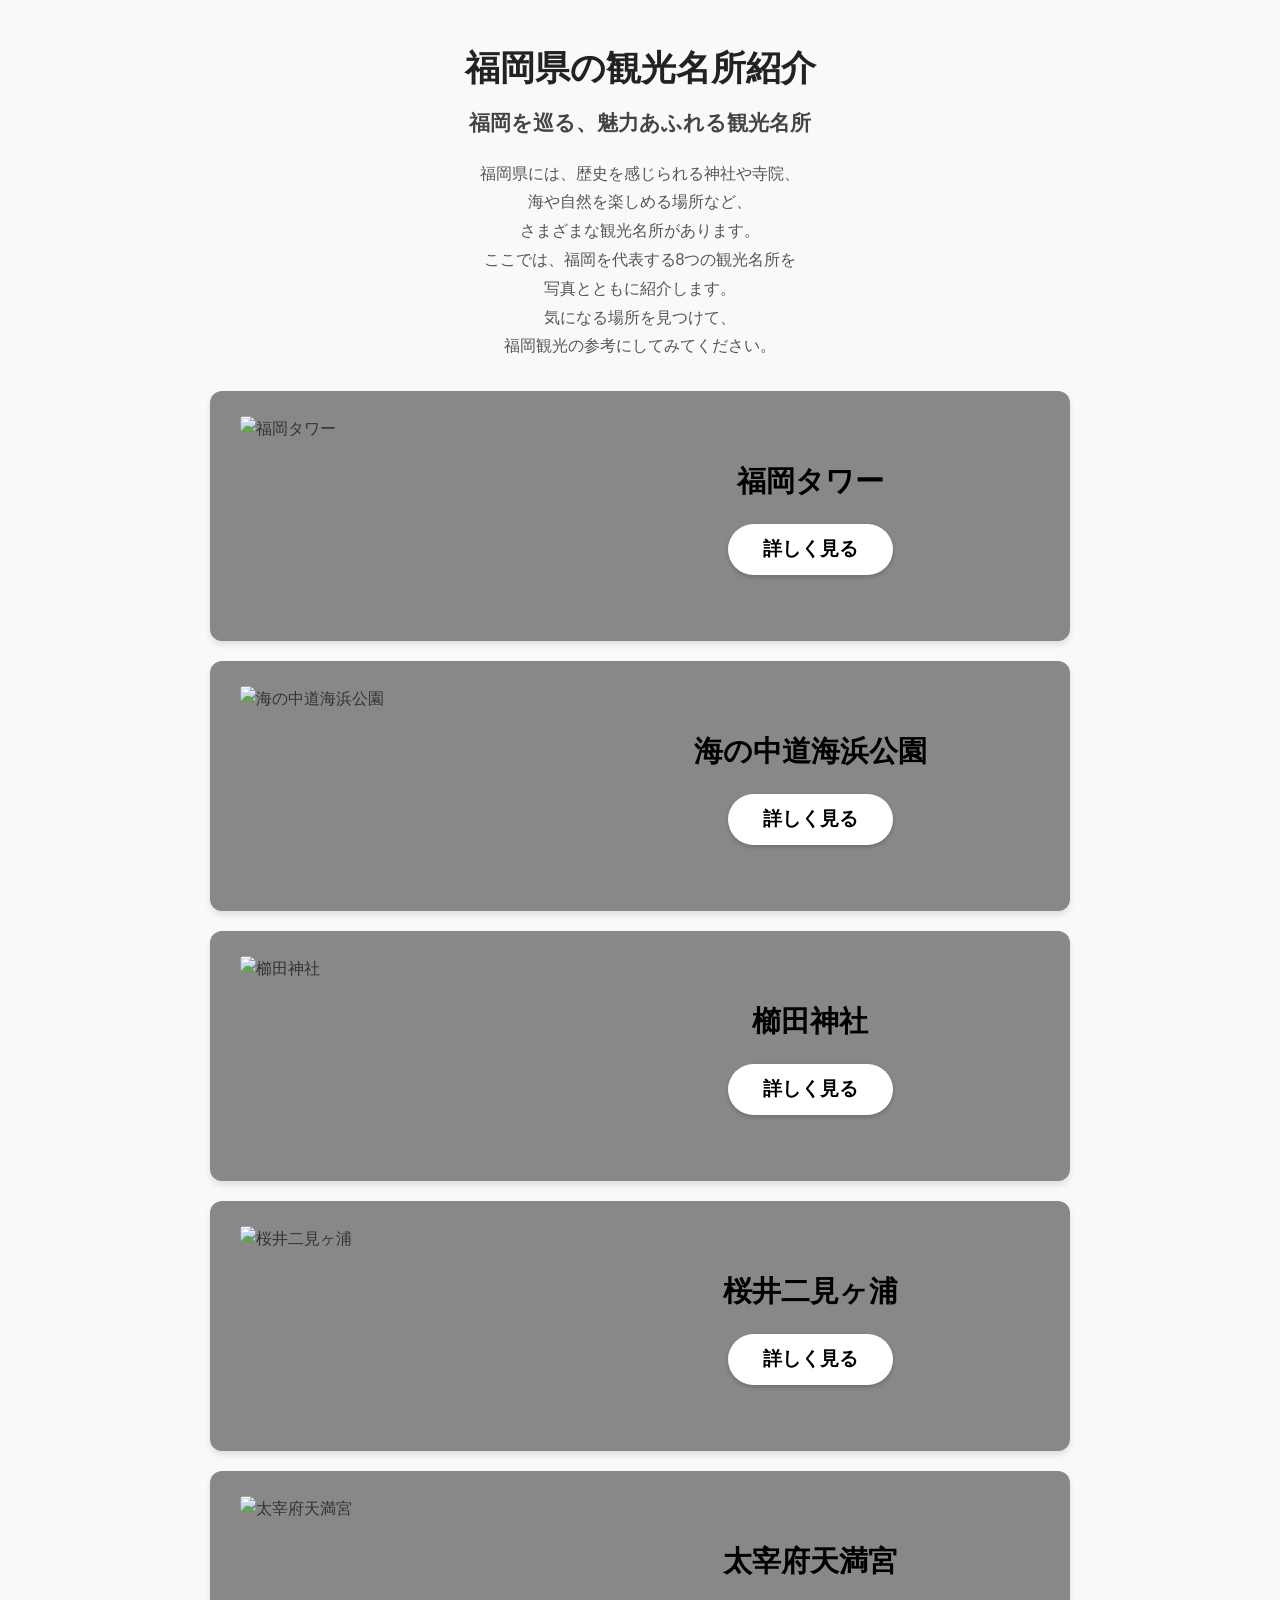
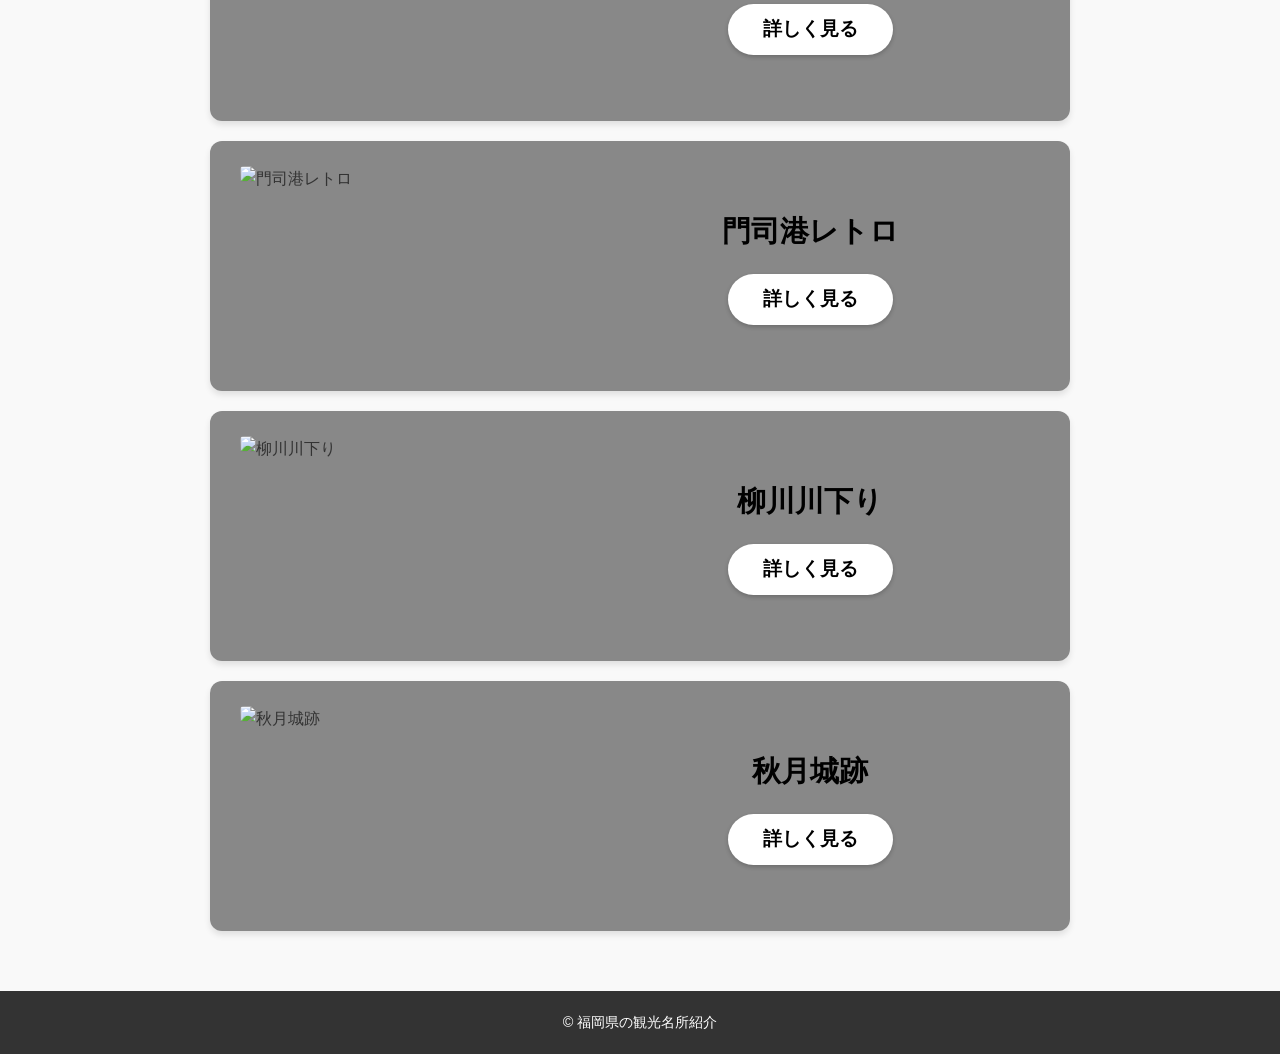
==== index.html @ 39047e20 "コーディングをした" ====
<!DOCTYPE html>
<html lang="ja">
<head>
  <meta charset="UTF-8">
  <meta name="viewport" content="width=device-width, initial-scale=1.0">
  <title>福岡県の観光名所紹介</title>
  <link rel="stylesheet" href="style.css">
</head>
<body>

  <header class="hero">
    <div class="container">
      <h1 class="main-title">福岡県の観光名所紹介</h1>
      <p class="subtitle">福岡を巡る、魅力あふれる観光名所</p>
      <div class="description">
        <p>福岡県には、歴史を感じられる神社や寺院、</p>
        <p>海や自然を楽しめる場所など、</p>
        <p>さまざまな観光名所があります。</p>
        <p>ここでは、福岡を代表する8つの観光名所を</p>
        <p>写真とともに紹介します。</p>
        <p>気になる場所を見つけて、</p>
        <p>福岡観光の参考にしてみてください。</p>
      </div>
    </div>
  </header>

  <main class="container">
    <section class="spot-list">

      <!-- 1. 福岡タワー -->
      <article class="spot-card">
        <div class="spot-image">
          <img src="images/fukuoka-tower.jpg" alt="福岡タワー">
        </div>
        <div class="spot-info">
          <h2>福岡タワー</h2>
          <a href="./fukuoka tower.html" class="btn-detail">詳しく見る</a>
        </div>
      </article>

      <!-- 2. 海の中道海浜公園 -->
      <article class="spot-card">
        <div class="spot-image">
          <img src="images/uminonakamichi.jpg" alt="海の中道海浜公園">
        </div>
        <div class="spot-info">
          <h2>海の中道海浜公園</h2>
          <a href="./uminonakamichi.html" class="btn-detail">詳しく見る</a>
        </div>
      </article>

      <!-- 3. 櫛田神社 -->
      <article class="spot-card">
        <div class="spot-image">
          <img src="images/kushida-shrine.jpg" alt="櫛田神社">
        </div>
        <div class="spot-info">
          <h2>櫛田神社</h2>
          <a href="./kushida-shrine.html" class="btn-detail">詳しく見る</a>
        </div>
      </article>

      <!-- 4. 桜井二見ヶ浦 -->
      <article class="spot-card">
        <div class="spot-image">
          <img src="images/futamigaura.jpg" alt="桜井二見ヶ浦">
        </div>
        <div class="spot-info">
          <h2>桜井二見ヶ浦</h2>
          <a href="#" class="btn-detail">詳しく見る</a>
        </div>
      </article>

      <!-- 5. 太宰府天満宮 -->
      <article class="spot-card">
        <div class="spot-image">
          <img src="images/dazaifu.jpg" alt="太宰府天満宮">
        </div>
        <div class="spot-info">
          <h2>太宰府天満宮</h2>
          <a href="#" class="btn-detail">詳しく見る</a>
        </div>
      </article>

      <!-- 6. 門司港レトロ -->
      <article class="spot-card">
        <div class="spot-image">
          <img src="images/mojiko.jpg" alt="門司港レトロ">
        </div>
        <div class="spot-info">
          <h2>門司港レトロ</h2>
          <a href="#" class="btn-detail">詳しく見る</a>
        </div>
      </article>

      <!-- 7. 柳川川下り -->
      <article class="spot-card">
        <div class="spot-image">
          <img src="images/yanagawa.jpg" alt="柳川川下り">
        </div>
        <div class="spot-info">
          <h2>柳川川下り</h2>
          <a href="#" class="btn-detail">詳しく見る</a>
        </div>
      </article>

      <!-- 8. 秋月城跡 -->
      <article class="spot-card">
        <div class="spot-image">
          <img src="images/akizuki castle ruins2.jpg" alt="秋月城跡">
        </div>
        <div class="spot-info">
          <h2>秋月城跡</h2>
          <a href="#" class="btn-detail">詳しく見る</a>
        </div>
      </article>

    </section>
  </main>

  <footer>
    <p>&copy; 福岡県の観光名所紹介</p>
  </footer>

</body>
</html>
---- style.css ----
@charset "UTF-8";

/* リセットCSS・基本設定 */
* {
  box-sizing: border-box;
  margin: 0;
  padding: 0;
}

body {
  font-family: "Helvetica Neue", Arial, "Hiragino Kaku Gothic ProN", "Hiragino Sans", Meiryo, sans-serif;
  color: #333;
  background-color: #f9f9f9;
  line-height: 1.6;
}

.container {
  max-width: 900px;
  margin: 0 auto;
  padding: 0 20px;
}

/* ヘッダー・導入部分 */
.hero {
  text-align: center;
  padding: 40px 0 30px;
}

.main-title {
  font-size: 2.2rem;
  font-weight: bold;
  margin-bottom: 10px;
  color: #222;
}

.subtitle {
  font-size: 1.3rem;
  font-weight: bold;
  margin-bottom: 20px;
  color: #444;
}

.description {
  font-size: 1rem;
  line-height: 1.8;
  color: #555;
}

/* 観光名所リスト（カードデザイン） */
.spot-list {
  display: flex;
  flex-direction: column;
  gap: 20px;
  margin-bottom: 60px;
}

.spot-card {
  display: flex;
  align-items: center;
  background-color: #888888; /* デザイン案のグレー背景 */
  border-radius: 12px;
  padding: 25px 30px;
  box-shadow: 0 4px 6px rgba(0, 0, 0, 0.1);
}

.spot-image {
  flex: 0 0 40%;
  max-width: 320px;
}

.spot-image img {
  width: 100%;
  height: 200px;
  object-fit: cover;
  border-radius: 4px;
  display: block;
}

.spot-info {
  flex: 1;
  display: flex;
  flex-direction: column;
  align-items: center;
  justify-content: center;
  padding-left: 20px;
  text-align: center;
}

.spot-info h2 {
  font-size: 1.8rem;
  font-weight: bold;
  color: #000000;
  margin-bottom: 20px;
}

/* 「詳しく見る」ボタン */
.btn-detail {
  display: inline-block;
  background-color: #ffffff;
  color: #000000;
  font-size: 1.2rem;
  font-weight: bold;
  text-decoration: none;
  padding: 10px 35px;
  border-radius: 50px;
  box-shadow: 0 2px 4px rgba(0, 0, 0, 0.2);
  transition: background-color 0.3s, transform 0.2s;
}

.btn-detail:hover {
  background-color: #f0f0f0;
  transform: translateY(-2px);
}

/* フッター */
footer {
  text-align: center;
  padding: 20px;
  background-color: #333;
  color: #fff;
  font-size: 0.9rem;
}

/* レスポンシブ対応（スマホ向け） */
@media (max-width: 768px) {
  .spot-card {
    flex-direction: column;
    padding: 20px;
  }

  .spot-image {
    width: 100%;
    max-width: 100%;
    margin-bottom: 15px;
  }

  .spot-image img {
    height: 220px;
  }

  .spot-info {
    padding-left: 0;
  }

  .main-title {
    font-size: 1.8rem;
  }

  .subtitle {
    font-size: 1.1rem;
  }
}
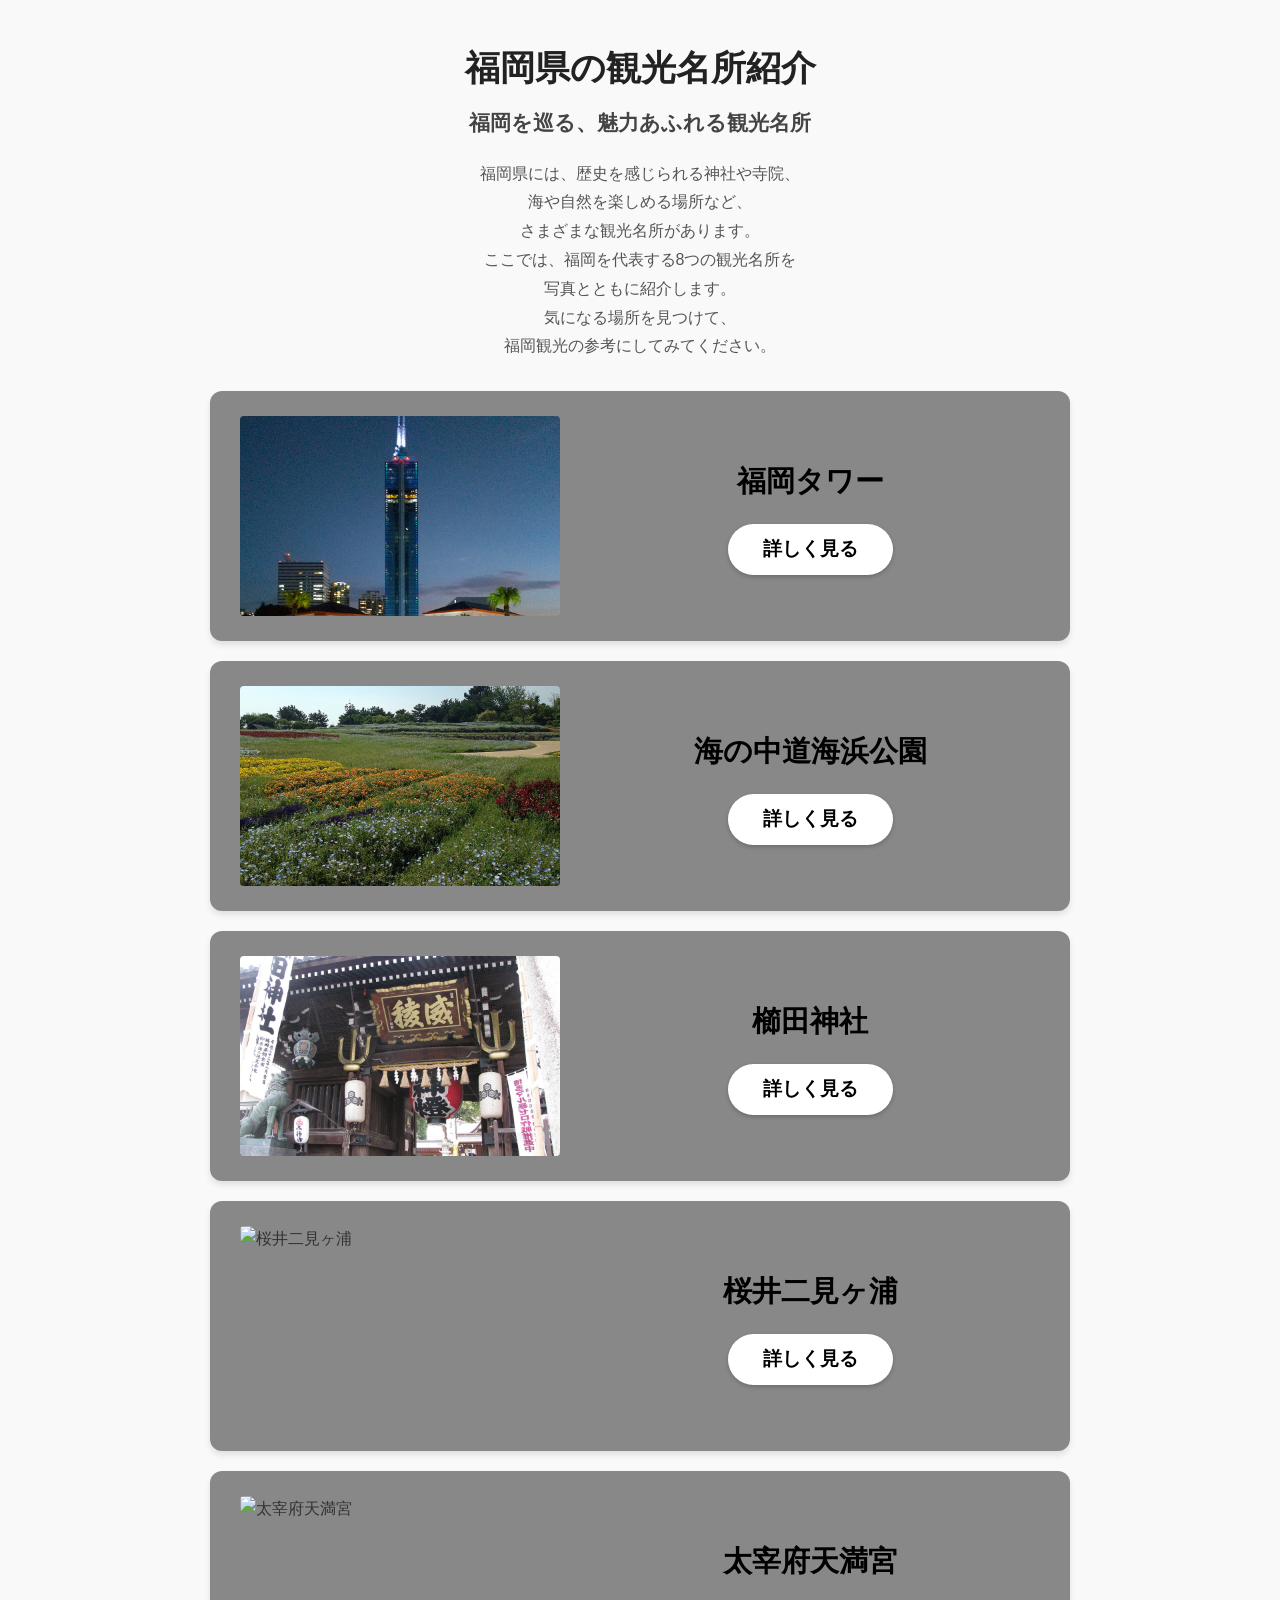
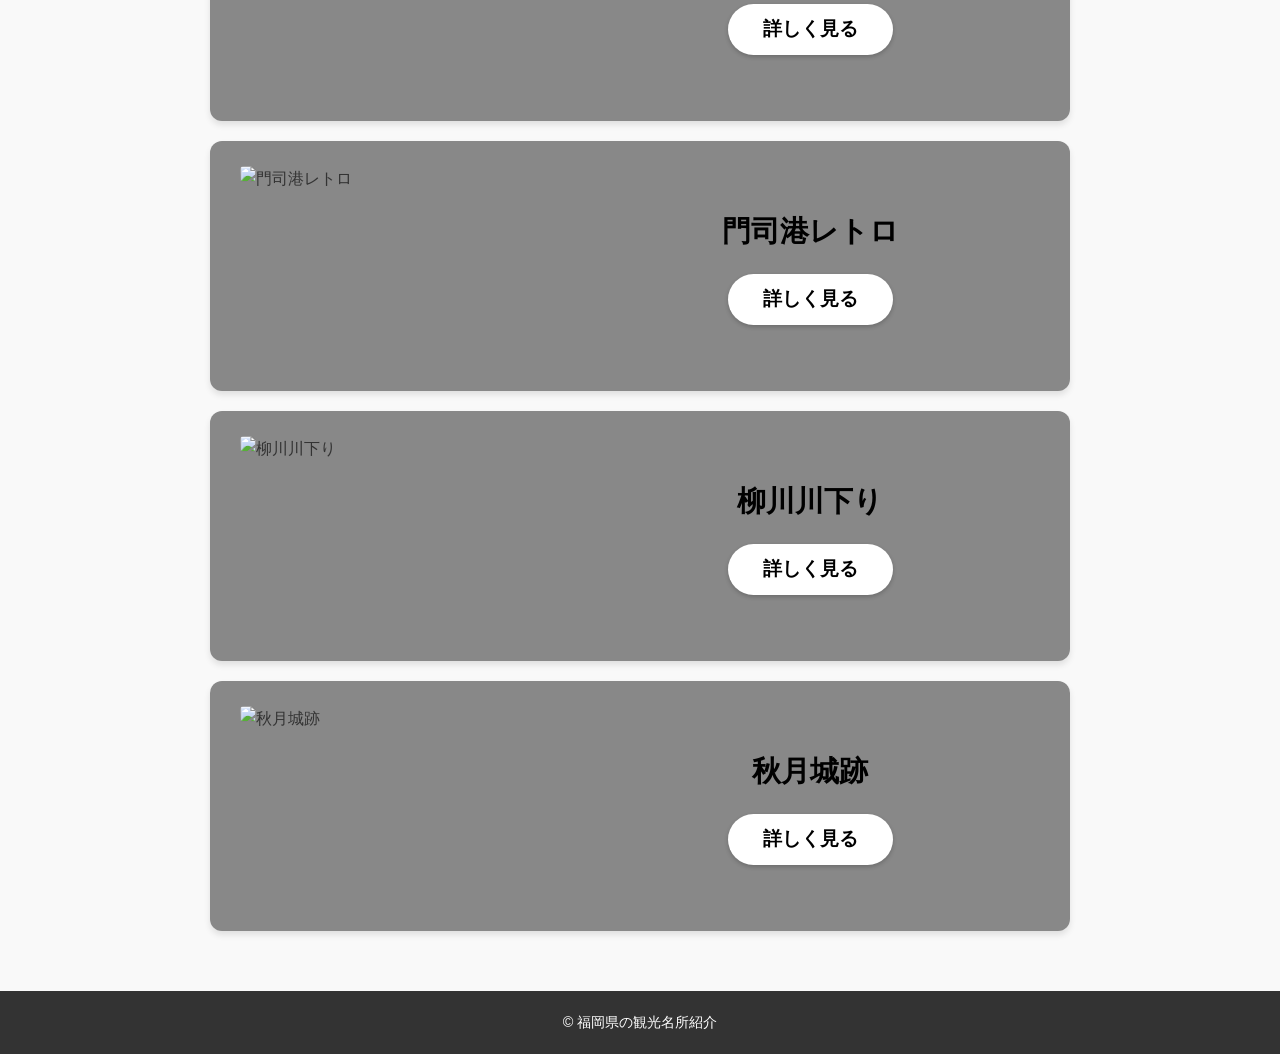
==== commit ee6cb4b9: "画像を挿入した" ====
--- a/index.html
+++ b/index.html
@@ -30,7 +30,7 @@
       <!-- 1. 福岡タワー -->
       <article class="spot-card">
         <div class="spot-image">
-          <img src="images/fukuoka-tower.jpg" alt="福岡タワー">
+          <img src="images/tower2.jpg" alt="福岡タワー">
         </div>
         <div class="spot-info">
           <h2>福岡タワー</h2>
@@ -41,7 +41,7 @@
       <!-- 2. 海の中道海浜公園 -->
       <article class="spot-card">
         <div class="spot-image">
-          <img src="images/uminonakamichi.jpg" alt="海の中道海浜公園">
+          <img src="images/uminonakamichi_seaside_park1.JPG" alt="海の中道海浜公園">
         </div>
         <div class="spot-info">
           <h2>海の中道海浜公園</h2>
@@ -52,7 +52,7 @@
       <!-- 3. 櫛田神社 -->
       <article class="spot-card">
         <div class="spot-image">
-          <img src="images/kushida-shrine.jpg" alt="櫛田神社">
+          <img src="images/kushida_shrine1.jpg" alt="櫛田神社">
         </div>
         <div class="spot-info">
           <h2>櫛田神社</h2>
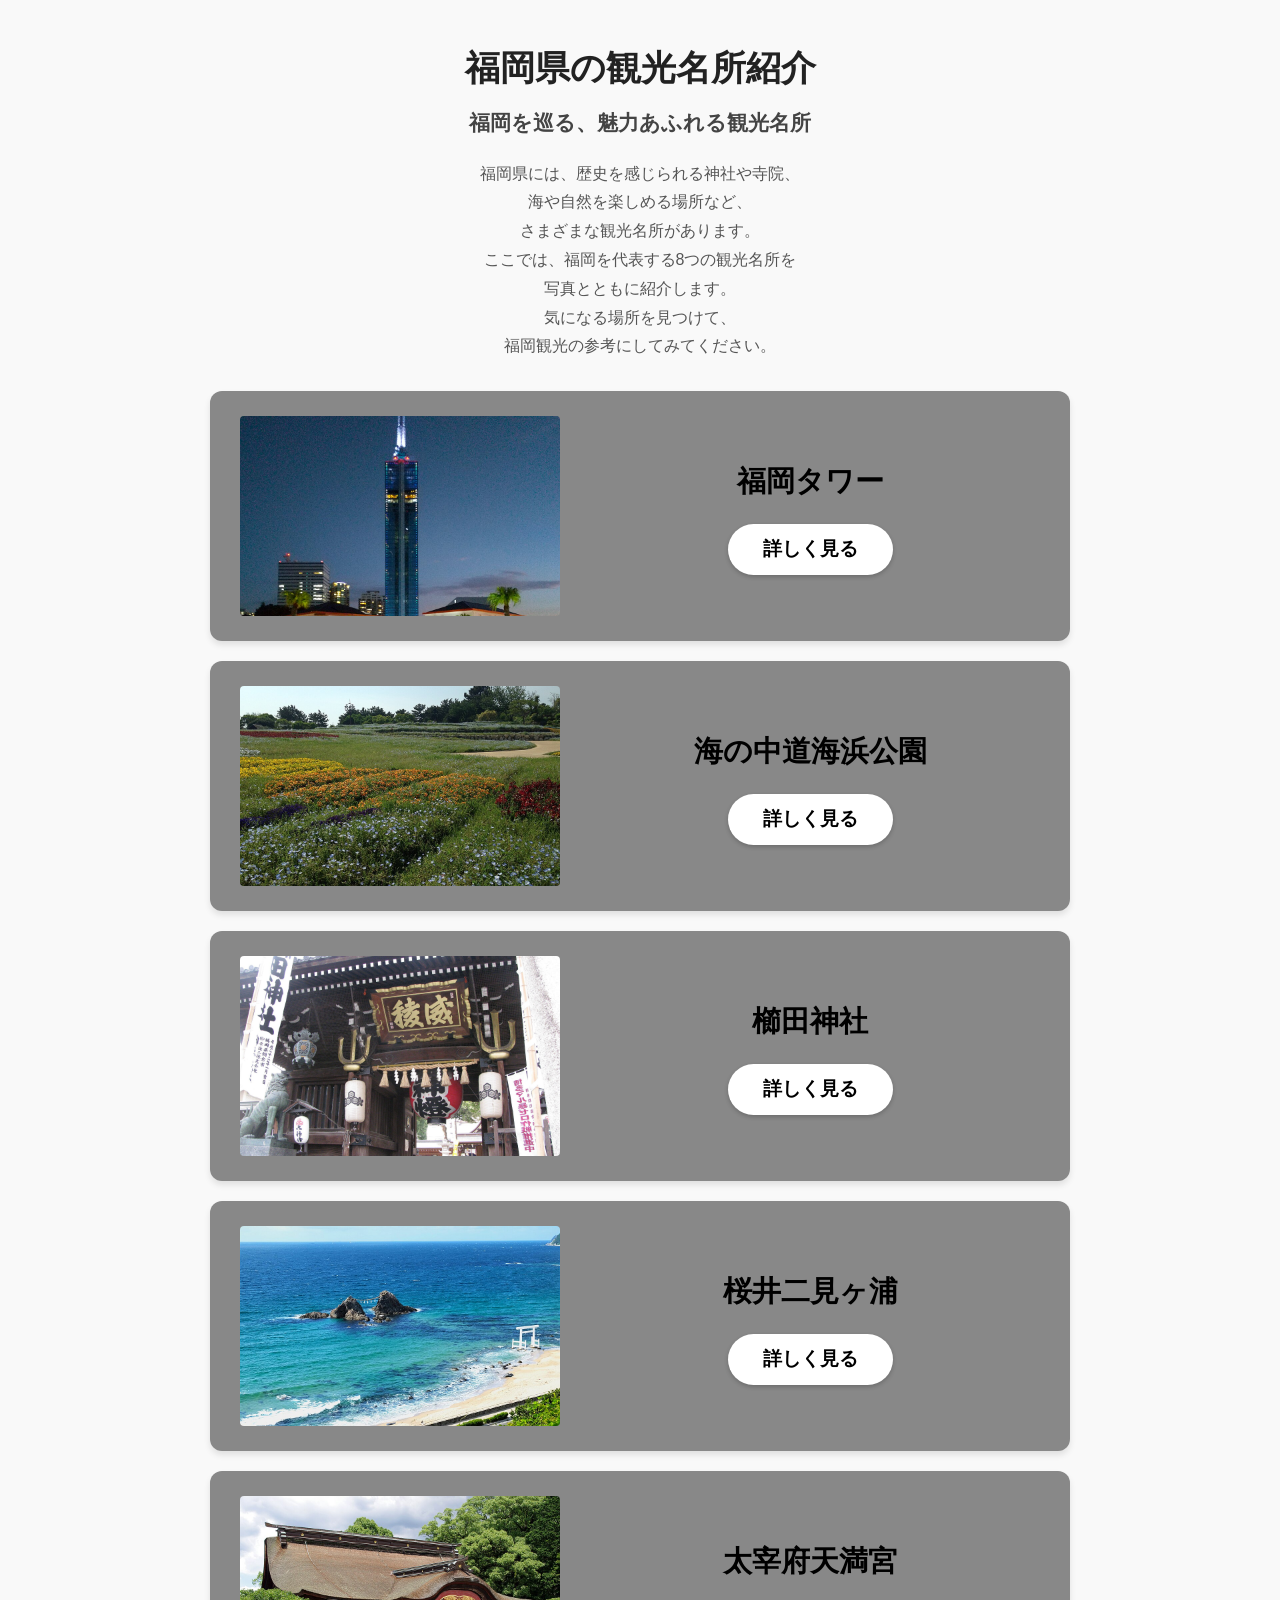
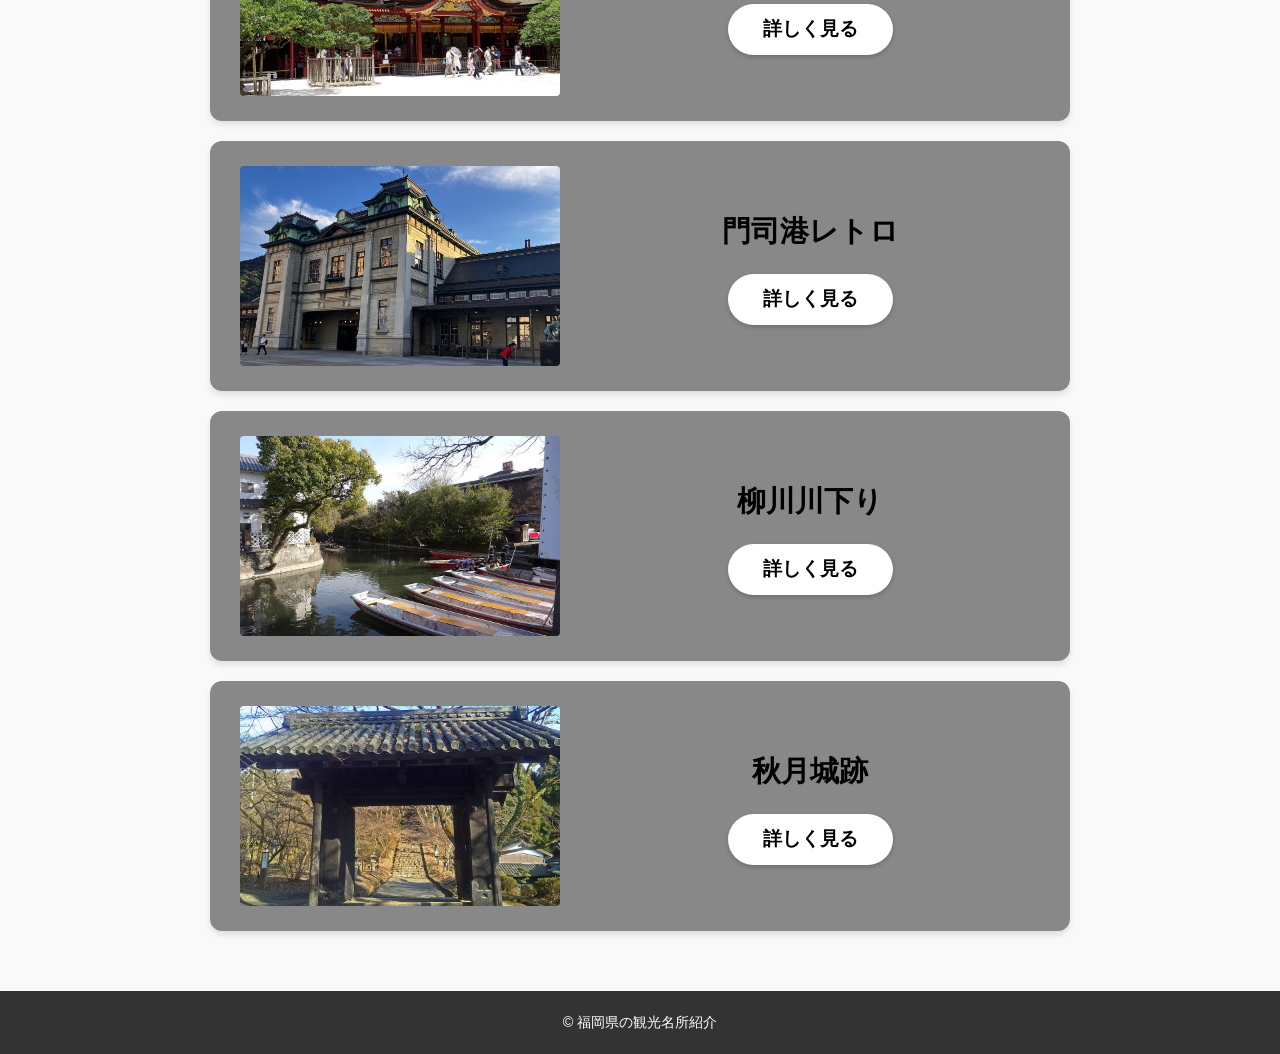
==== commit 86e44912: "画像を挿入した" ====
--- a/index.html
+++ b/index.html
@@ -63,7 +63,7 @@
       <!-- 4. 桜井二見ヶ浦 -->
       <article class="spot-card">
         <div class="spot-image">
-          <img src="images/futamigaura.jpg" alt="桜井二見ヶ浦">
+          <img src="images/sakurai_futamigaura1.jpg" alt="桜井二見ヶ浦">
         </div>
         <div class="spot-info">
           <h2>桜井二見ヶ浦</h2>
@@ -74,7 +74,7 @@
       <!-- 5. 太宰府天満宮 -->
       <article class="spot-card">
         <div class="spot-image">
-          <img src="images/dazaifu.jpg" alt="太宰府天満宮">
+          <img src="images/dazaifu_tenmangu_shrine1.jpg" alt="太宰府天満宮">
         </div>
         <div class="spot-info">
           <h2>太宰府天満宮</h2>
@@ -85,7 +85,7 @@
       <!-- 6. 門司港レトロ -->
       <article class="spot-card">
         <div class="spot-image">
-          <img src="images/mojiko.jpg" alt="門司港レトロ">
+          <img src="images/mojiko_retro3.jpg" alt="門司港レトロ">
         </div>
         <div class="spot-info">
           <h2>門司港レトロ</h2>
@@ -96,7 +96,7 @@
       <!-- 7. 柳川川下り -->
       <article class="spot-card">
         <div class="spot-image">
-          <img src="images/yanagawa.jpg" alt="柳川川下り">
+          <img src="images/yanagawa_river_cruise1.jpg" alt="柳川川下り">
         </div>
         <div class="spot-info">
           <h2>柳川川下り</h2>
@@ -107,7 +107,7 @@
       <!-- 8. 秋月城跡 -->
       <article class="spot-card">
         <div class="spot-image">
-          <img src="images/akizuki castle ruins2.jpg" alt="秋月城跡">
+          <img src="images/akizuki_castle_ruins2.jpg" alt="秋月城跡">
         </div>
         <div class="spot-info">
           <h2>秋月城跡</h2>
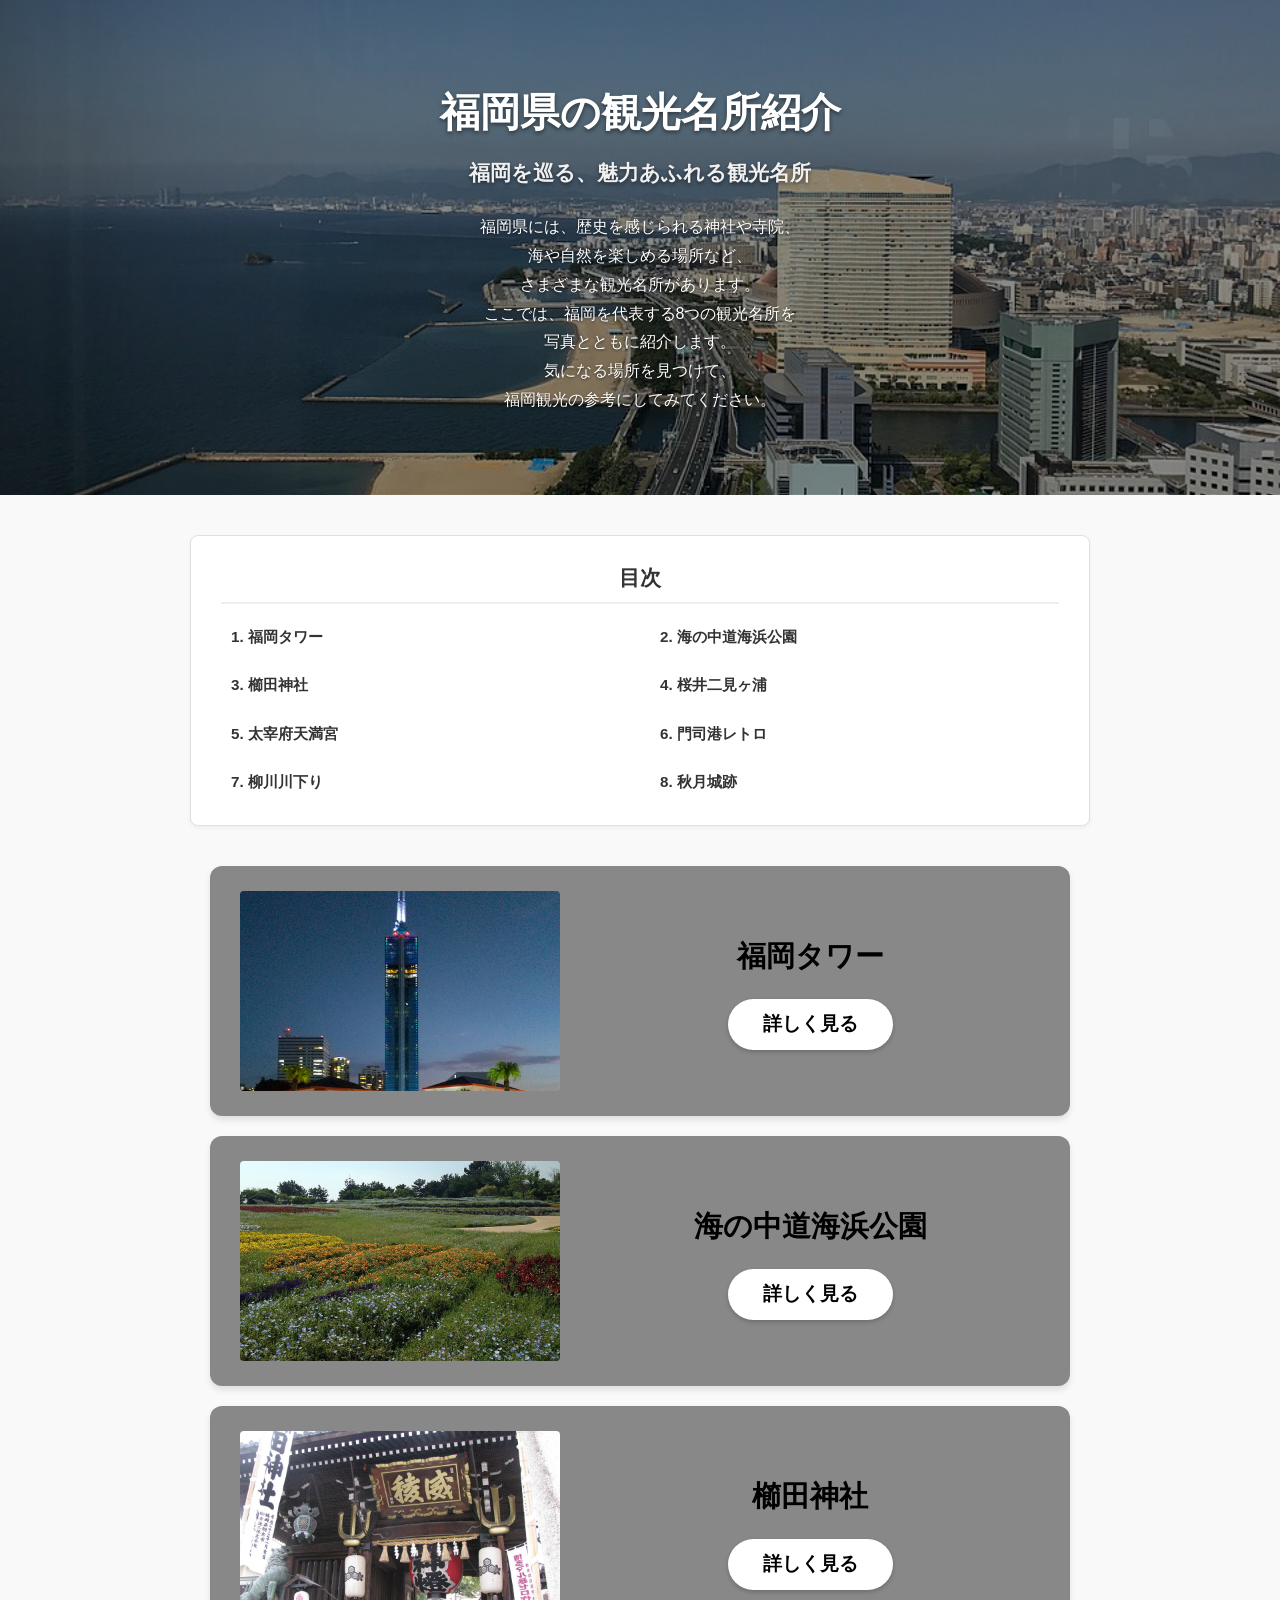
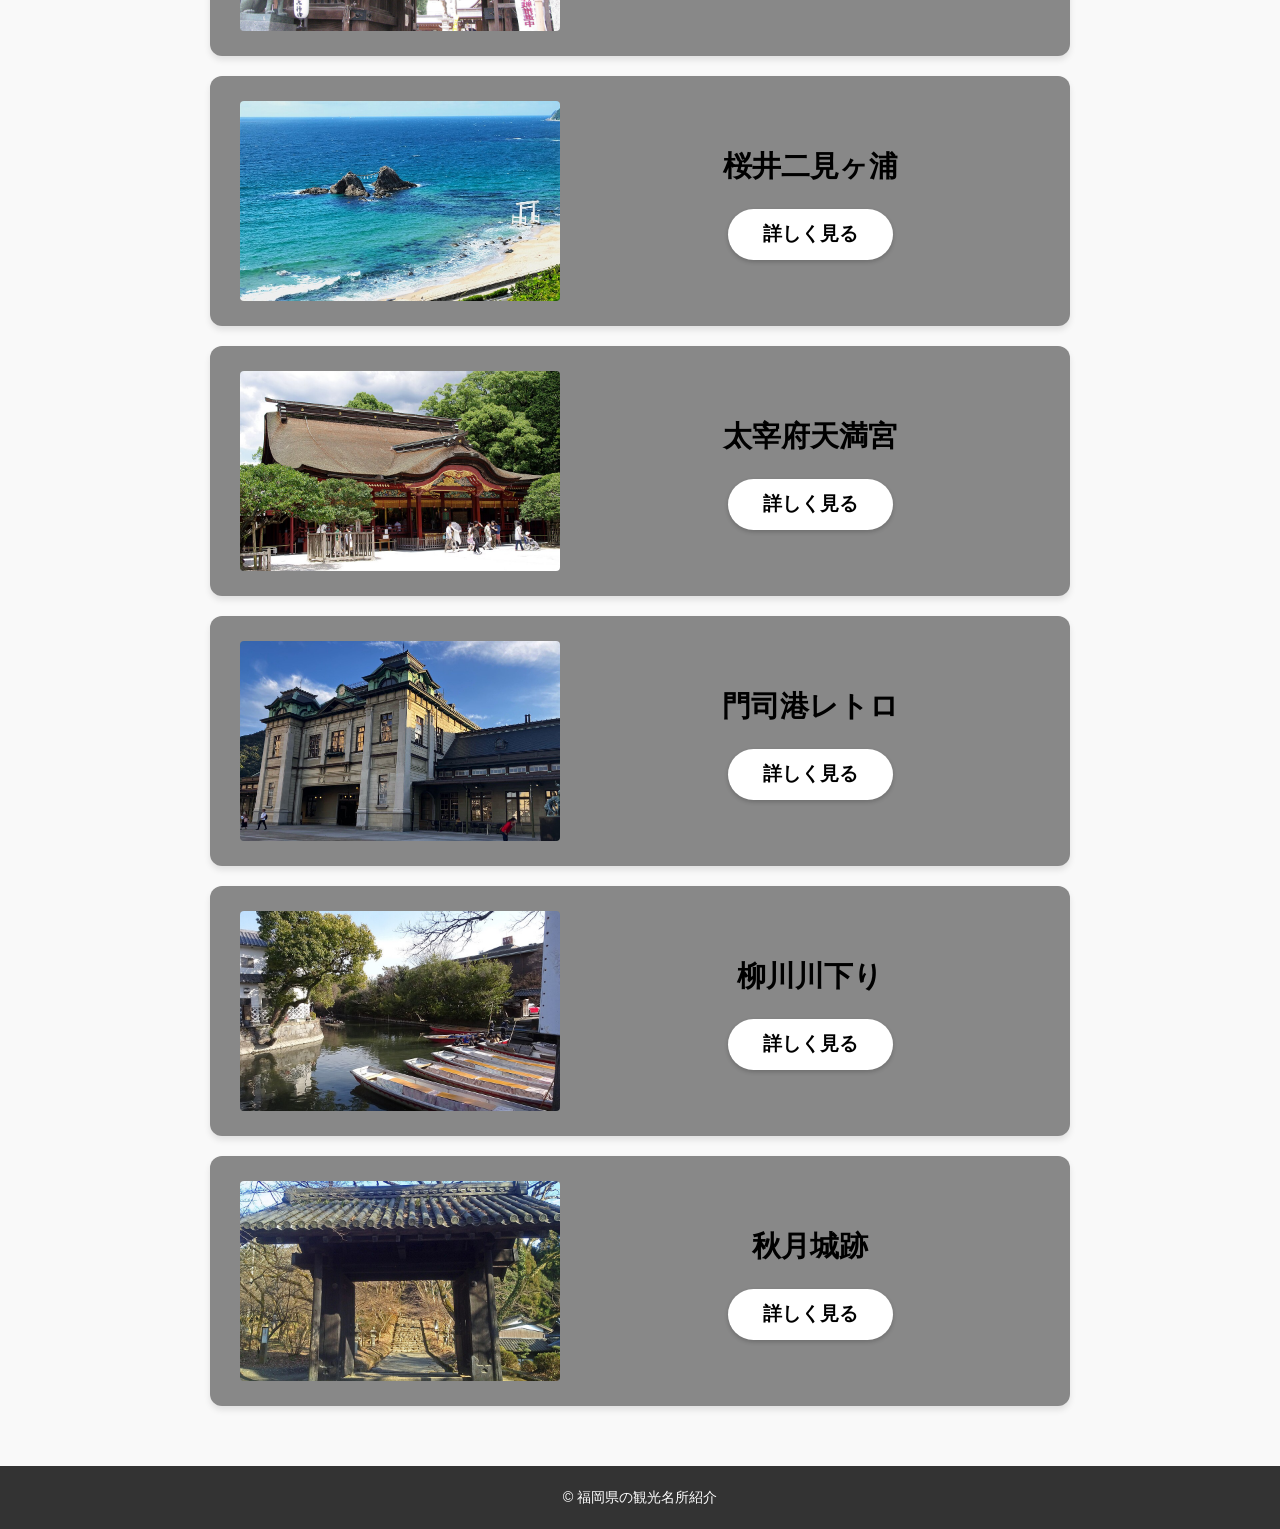
==== commit 55f36e69: "目次やヘッダー画像を追加した。" ====
--- a/index.html
+++ b/index.html
@@ -24,11 +24,26 @@
     </div>
   </header>
 
+  <!-- 目次セクションを追加 -->
+  <nav class="toc-container container">
+    <h2 class="toc-title">目次</h2>
+    <ul class="toc-list">
+      <li><a href="#spot1">1. 福岡タワー</a></li>
+      <li><a href="#spot2">2. 海の中道海浜公園</a></li>
+      <li><a href="#spot3">3. 櫛田神社</a></li>
+      <li><a href="#spot4">4. 桜井二見ヶ浦</a></li>
+      <li><a href="#spot5">5. 太宰府天満宮</a></li>
+      <li><a href="#spot6">6. 門司港レトロ</a></li>
+      <li><a href="#spot7">7. 柳川川下り</a></li>
+      <li><a href="#spot8">8. 秋月城跡</a></li>
+    </ul>
+  </nav>
+
   <main class="container">
     <section class="spot-list">
 
-      <!-- 1. 福岡タワー -->
-      <article class="spot-card">
+      <!-- 1. 福岡タワー (id="spot1"を追加) -->
+      <article id="spot1" class="spot-card">
         <div class="spot-image">
           <img src="images/tower2.jpg" alt="福岡タワー">
         </div>
@@ -38,8 +53,8 @@
         </div>
       </article>
 
-      <!-- 2. 海の中道海浜公園 -->
-      <article class="spot-card">
+      <!-- 2. 海の中道海浜公園 (id="spot2"を追加) -->
+      <article id="spot2" class="spot-card">
         <div class="spot-image">
           <img src="images/uminonakamichi_seaside_park1.JPG" alt="海の中道海浜公園">
         </div>
@@ -49,8 +64,8 @@
         </div>
       </article>
 
-      <!-- 3. 櫛田神社 -->
-      <article class="spot-card">
+      <!-- 3. 櫛田神社 (id="spot3"を追加) -->
+      <article id="spot3" class="spot-card">
         <div class="spot-image">
           <img src="images/kushida_shrine1.jpg" alt="櫛田神社">
         </div>
@@ -60,58 +75,58 @@
         </div>
       </article>
 
-      <!-- 4. 桜井二見ヶ浦 -->
-      <article class="spot-card">
+      <!-- 4. 桜井二見ヶ浦 (id="spot4"を追加) -->
+      <article id="spot4" class="spot-card">
         <div class="spot-image">
           <img src="images/sakurai_futamigaura1.jpg" alt="桜井二見ヶ浦">
         </div>
         <div class="spot-info">
           <h2>桜井二見ヶ浦</h2>
-          <a href="#" class="btn-detail">詳しく見る</a>
+          <a href="./sakurai_futamigaura.html" class="btn-detail">詳しく見る</a>
         </div>
       </article>
 
-      <!-- 5. 太宰府天満宮 -->
-      <article class="spot-card">
+      <!-- 5. 太宰府天満宮 (id="spot5"を追加) -->
+      <article id="spot5" class="spot-card">
         <div class="spot-image">
           <img src="images/dazaifu_tenmangu_shrine1.jpg" alt="太宰府天満宮">
         </div>
         <div class="spot-info">
           <h2>太宰府天満宮</h2>
-          <a href="#" class="btn-detail">詳しく見る</a>
+          <a href="./dazaifu_tenmangu.html" class="btn-detail">詳しく見る</a>
         </div>
       </article>
 
-      <!-- 6. 門司港レトロ -->
-      <article class="spot-card">
+      <!-- 6. 門司港レトロ (id="spot6"を追加) -->
+      <article id="spot6" class="spot-card">
         <div class="spot-image">
           <img src="images/mojiko_retro3.jpg" alt="門司港レトロ">
         </div>
         <div class="spot-info">
           <h2>門司港レトロ</h2>
-          <a href="#" class="btn-detail">詳しく見る</a>
+          <a href="./mojiko_retro.html" class="btn-detail">詳しく見る</a>
         </div>
       </article>
 
-      <!-- 7. 柳川川下り -->
-      <article class="spot-card">
+      <!-- 7. 柳川川下り (id="spot7"を追加) -->
+      <article id="spot7" class="spot-card">
         <div class="spot-image">
           <img src="images/yanagawa_river_cruise1.jpg" alt="柳川川下り">
         </div>
         <div class="spot-info">
           <h2>柳川川下り</h2>
-          <a href="#" class="btn-detail">詳しく見る</a>
+          <a href="./yanagawa_river.html" class="btn-detail">詳しく見る</a>
         </div>
       </article>
 
-      <!-- 8. 秋月城跡 -->
-      <article class="spot-card">
+      <!-- 8. 秋月城跡 (id="spot8"を追加) -->
+      <article id="spot8" class="spot-card">
         <div class="spot-image">
           <img src="images/akizuki_castle_ruins2.jpg" alt="秋月城跡">
         </div>
         <div class="spot-info">
           <h2>秋月城跡</h2>
-          <a href="#" class="btn-detail">詳しく見る</a>
+          <a href="./akizuki_castle.html" class="btn-detail">詳しく見る</a>
         </div>
       </article>
 
--- a/style.css
+++ b/style.css
@@ -20,30 +20,42 @@
   padding: 0 20px;
 }
 
-/* ヘッダー・導入部分 */
+/* ヘッダー・導入部分（背景画像対応） */
 .hero {
   text-align: center;
-  padding: 40px 0 30px;
+  padding: 80px 20px; /* 画像が見えるよう上下の余白を大きく設定 */
+  
+  /* 画像と暗めの透過オーバーレイを重ねて文字の可読性を確保 */
+  background-image: linear-gradient(rgba(0, 0, 0, 0.45), rgba(0, 0, 0, 0.45)), url("images/fukuoka.jpg");
+  background-size: cover;
+  background-position: center;
+  background-repeat: no-repeat;
+  
+  color: #ffffff; /* 文字色を白に変更 */
+  margin-bottom: 40px;
 }
 
 .main-title {
-  font-size: 2.2rem;
-  font-weight: bold;
-  margin-bottom: 10px;
-  color: #222;
+  font-size: 2.5rem;
+  font-weight: bold;
+  margin-bottom: 12px;
+  color: #ffffff;
+  text-shadow: 0 2px 4px rgba(0, 0, 0, 0.5); /* 文字影で読みやすく */
 }
 
 .subtitle {
   font-size: 1.3rem;
   font-weight: bold;
-  margin-bottom: 20px;
-  color: #444;
+  margin-bottom: 24px;
+  color: #f0f0f0;
+  text-shadow: 0 2px 4px rgba(0, 0, 0, 0.5);
 }
 
 .description {
   font-size: 1rem;
   line-height: 1.8;
-  color: #555;
+  color: #ffffff;
+  text-shadow: 0 1px 3px rgba(0, 0, 0, 0.6);
 }
 
 /* 観光名所リスト（カードデザイン） */
@@ -123,6 +135,10 @@
 
 /* レスポンシブ対応（スマホ向け） */
 @media (max-width: 768px) {
+  .hero {
+    padding: 50px 15px; /* スマホ画面では上下パディングを少し小さく */
+  }
+
   .spot-card {
     flex-direction: column;
     padding: 20px;
@@ -149,4 +165,61 @@
   .subtitle {
     font-size: 1.1rem;
   }
+}
+
+/* スムーズスクロールの設定（目次リンクをクリックした時に滑らかに移動） */
+html {
+  scroll-behavior: smooth;
+}
+
+/* 目次セクション */
+.toc-container {
+  background-color: #ffffff;
+  border: 1px solid #e0e0e0;
+  border-radius: 8px;
+  padding: 25px 30px;
+  margin-top: 30px;
+  margin-bottom: 40px;
+  box-shadow: 0 2px 4px rgba(0, 0, 0, 0.05);
+}
+
+.toc-title {
+  font-size: 1.3rem;
+  font-weight: bold;
+  text-align: center;
+  margin-bottom: 15px;
+  color: #333;
+  border-bottom: 2px solid #eee;
+  padding-bottom: 8px;
+}
+
+.toc-list {
+  list-style: none;
+  display: grid;
+  grid-template-columns: repeat(2, 1fr); /* 2列でスッキリ並べる */
+  gap: 12px 20px;
+  padding: 0;
+}
+
+.toc-list li a {
+  color: #333;
+  text-decoration: none;
+  font-weight: bold;
+  font-size: 0.95rem;
+  display: block;
+  padding: 6px 10px;
+  border-radius: 4px;
+  transition: background-color 0.2s, color 0.2s;
+}
+
+.toc-list li a:hover {
+  background-color: #f0f0f0;
+  color: #0056b3;
+}
+
+/* スマホ対応：目次を1列表示に切り替え */
+@media (max-width: 768px) {
+  .toc-list {
+    grid-template-columns: 1fr;
+  }
 }
